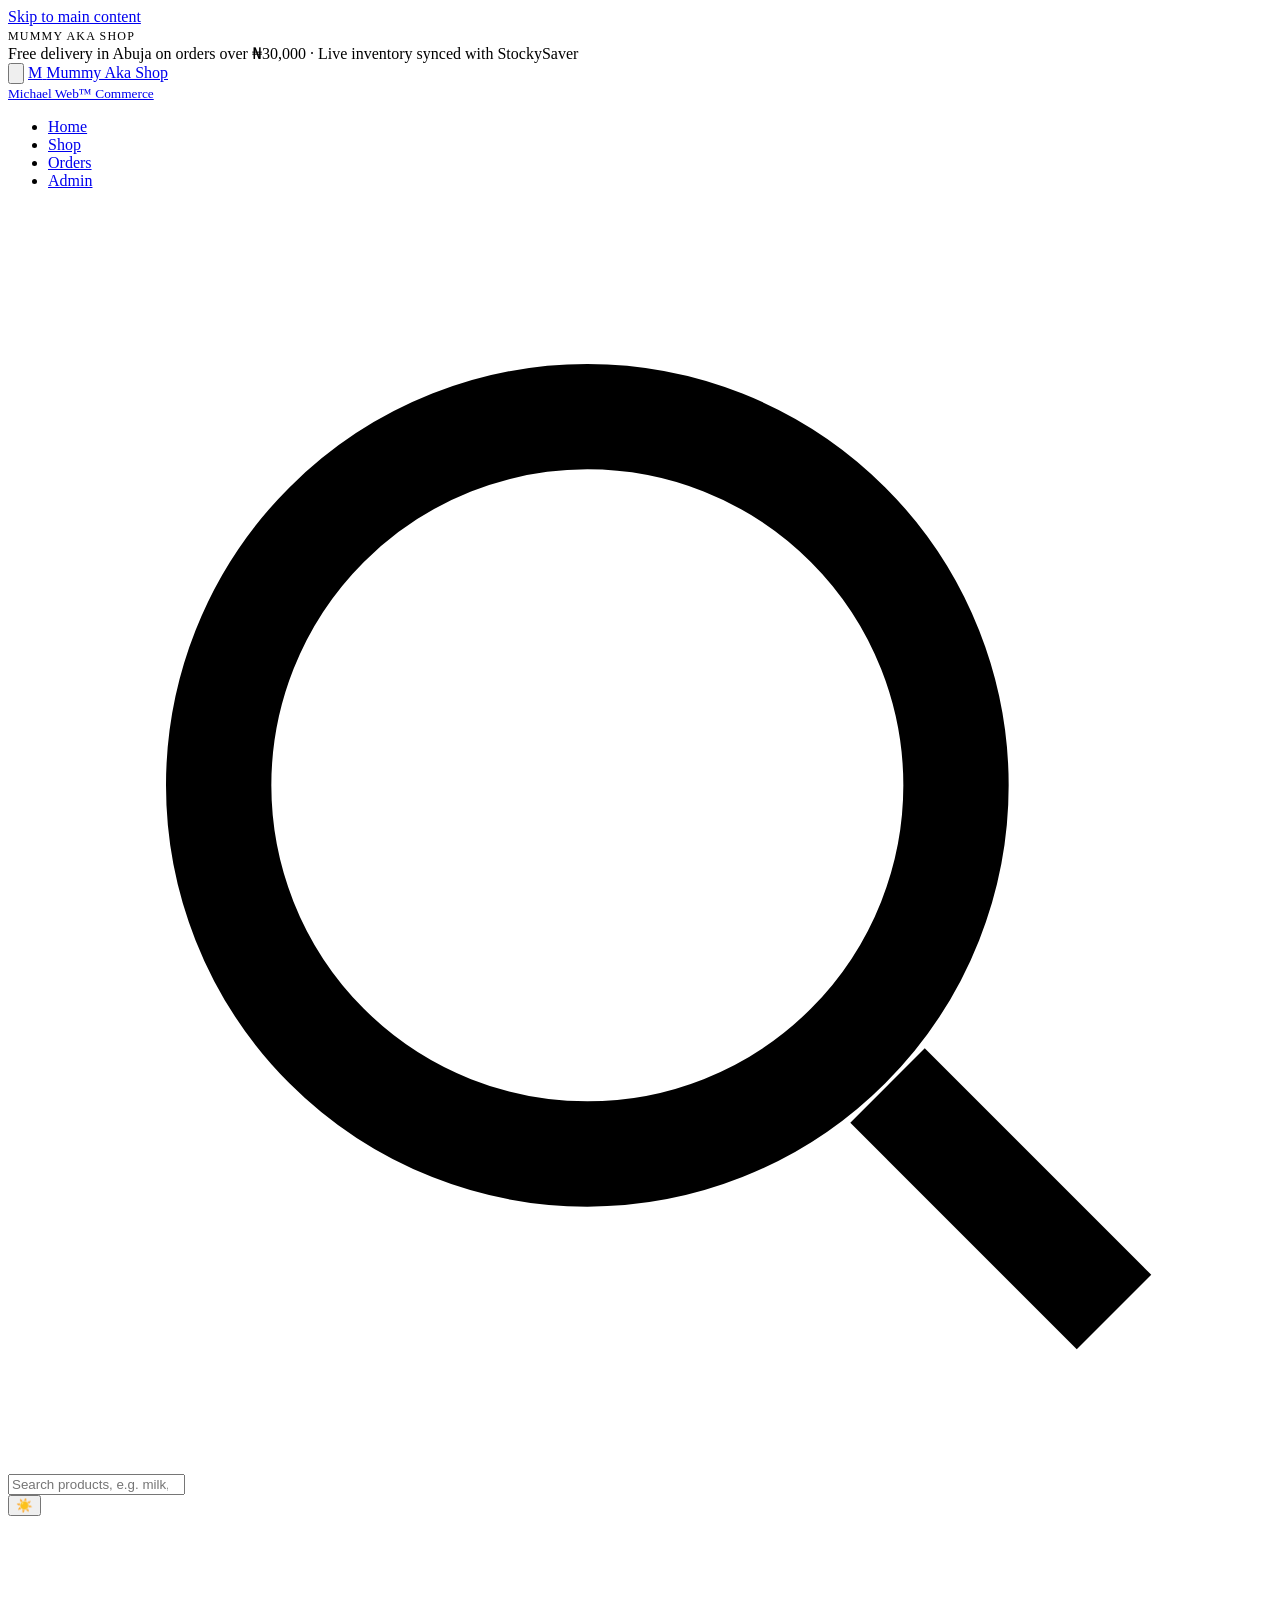
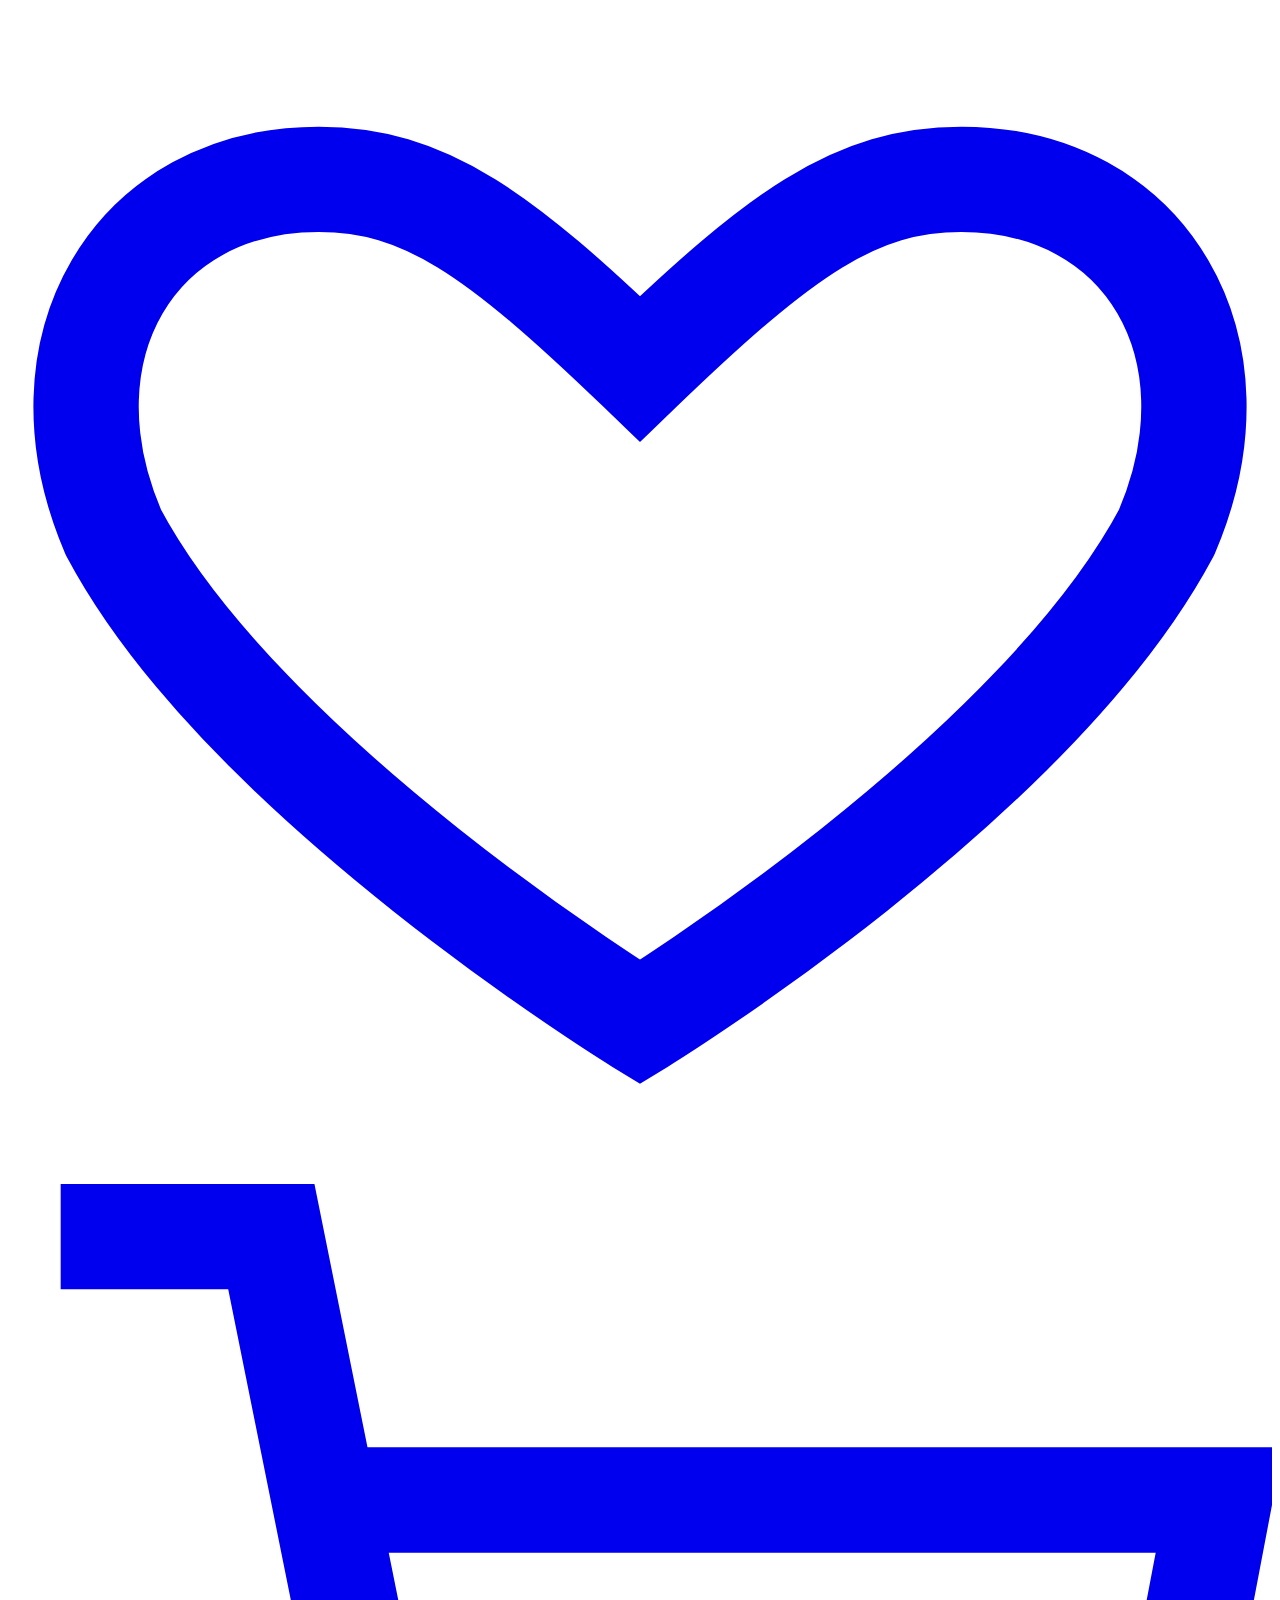
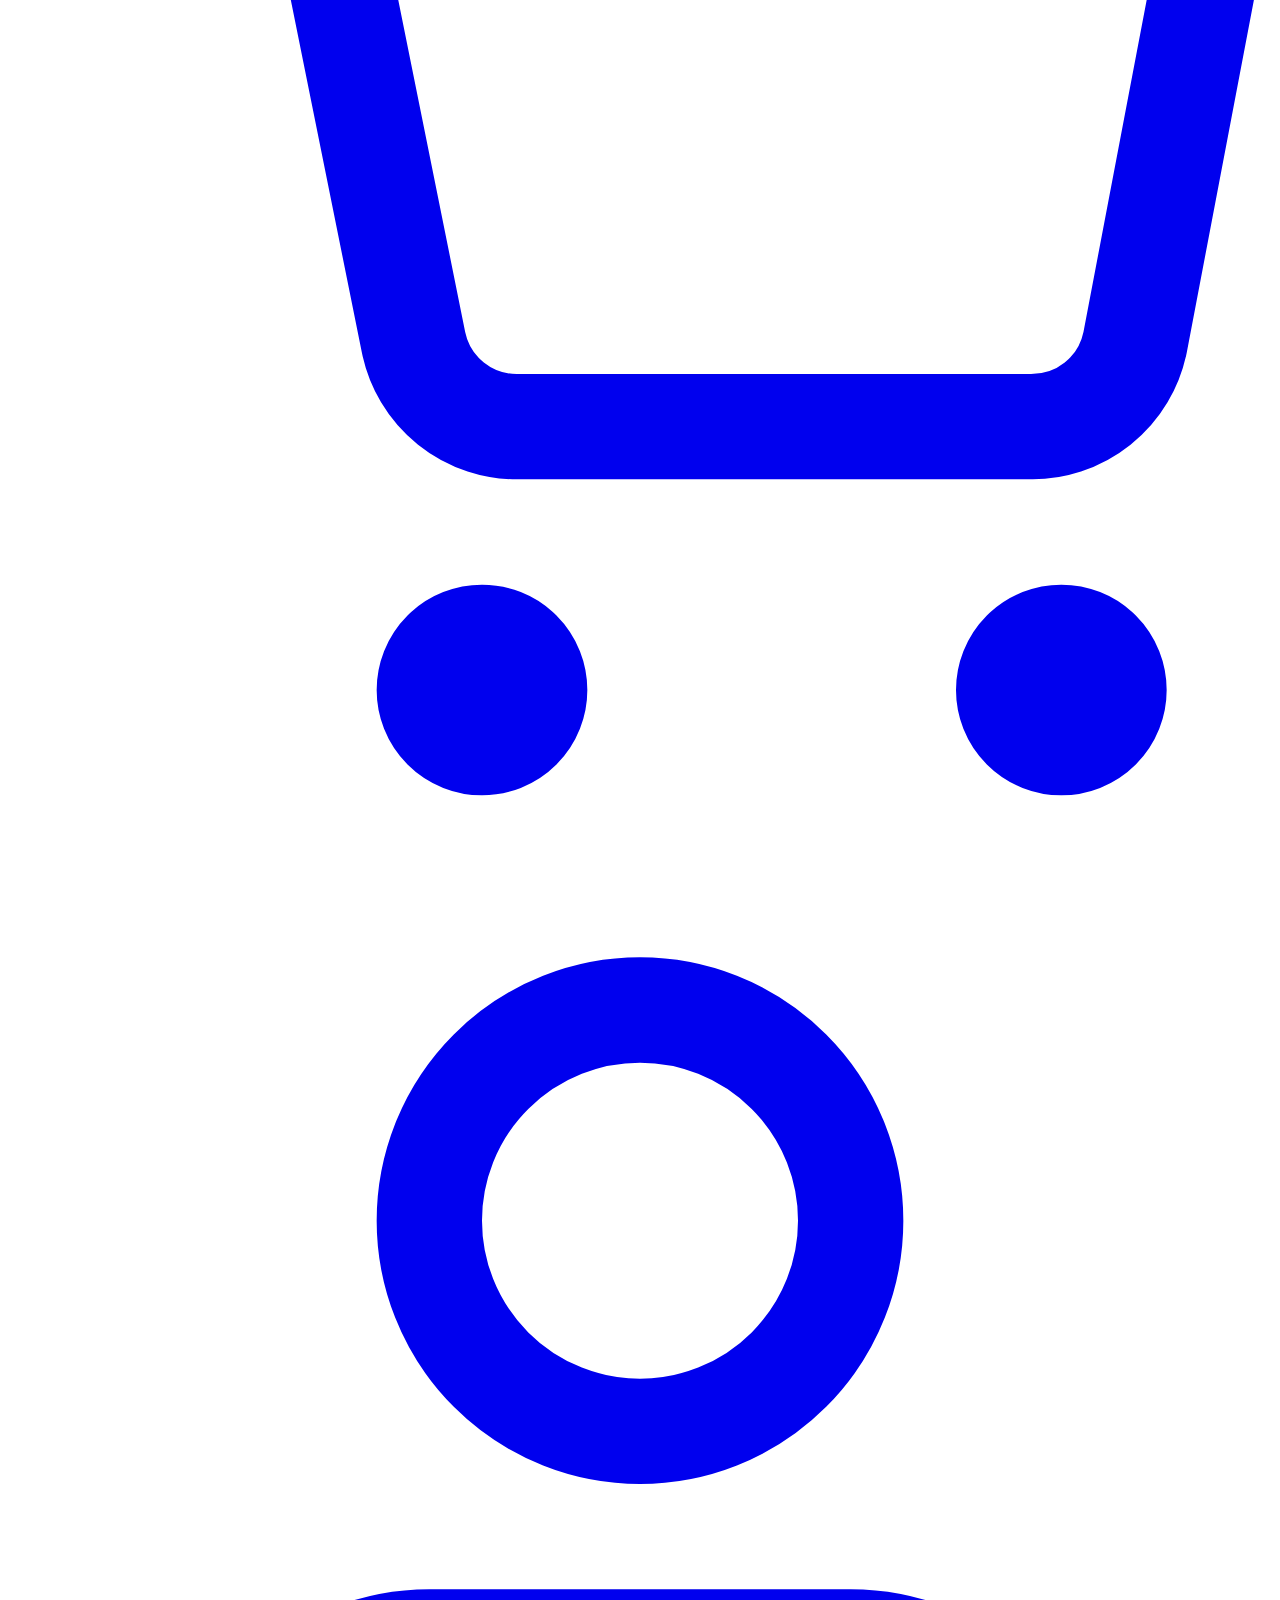
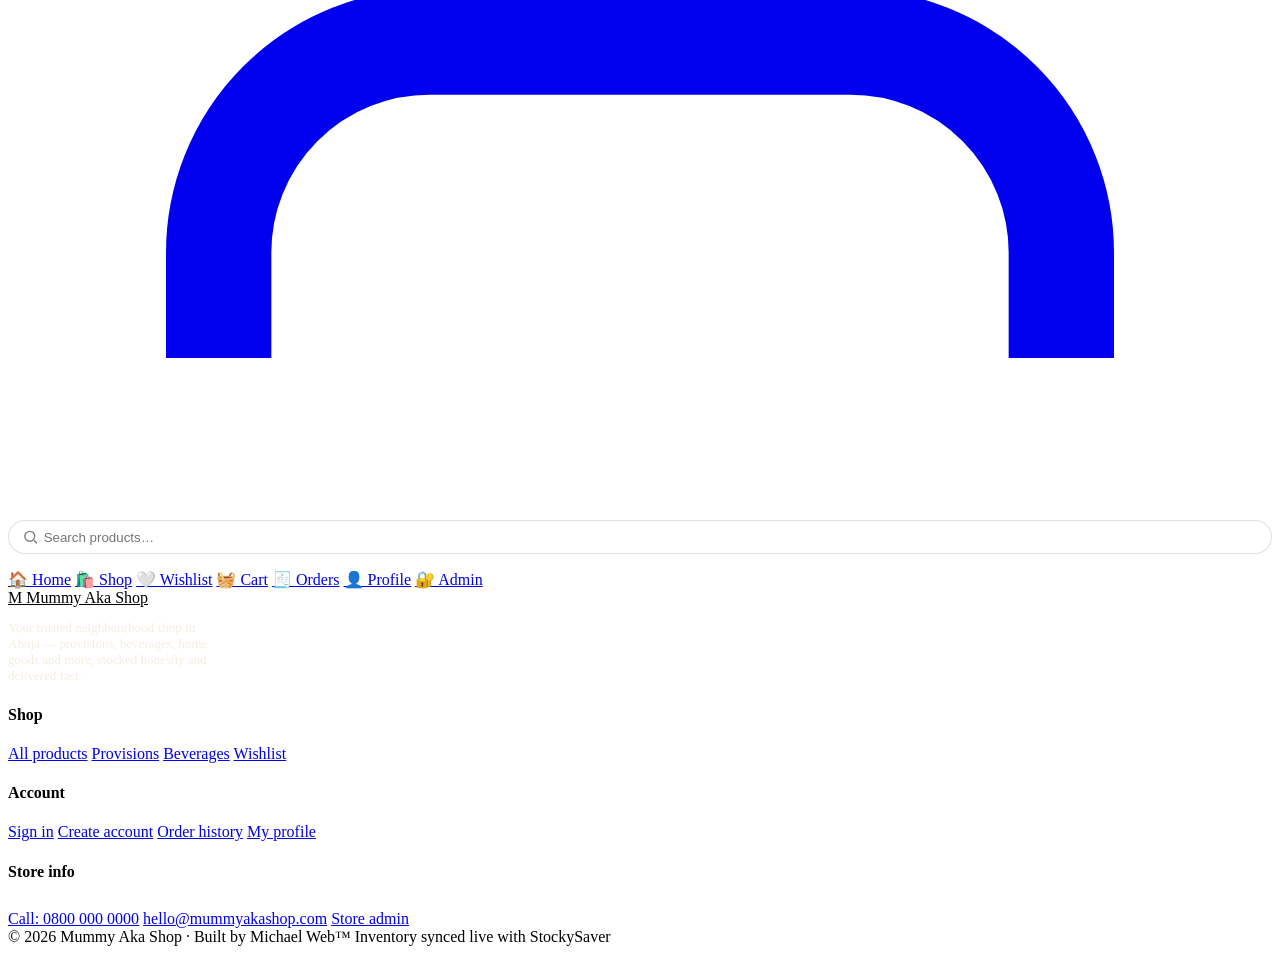
==== index.html @ 0d87bf24 "Add files via upload" ====
<!DOCTYPE html>
<html lang="en">
<head>
<meta charset="UTF-8">
<meta name="viewport" content="width=device-width, initial-scale=1.0">
<title>Mummy Aka Shop — Everyday Essentials, Delivered Honestly</title>

<!-- ============================= SEO ============================= -->
<meta name="description" content="Mummy Aka Shop is Abuja's trusted neighbourhood store for provisions, beverages, home goods, personal care and more — with real-time stock and same-day delivery.">
<meta name="keywords" content="Mummy Aka Shop, Abuja groceries, online provisions store Nigeria, same day delivery Abuja, buy groceries online Nigeria">
<meta name="author" content="Mummy Aka Shop">
<meta name="robots" content="index, follow">
<link rel="canonical" href="https://www.mummyakashop.com/">

<!-- Open Graph / social sharing -->
<meta property="og:type" content="website">
<meta property="og:site_name" content="Mummy Aka Shop">
<meta property="og:title" content="Mummy Aka Shop — Everyday Essentials, Delivered Honestly">
<meta property="og:description" content="Shop provisions, beverages, home goods and more with live stock and same-day Abuja delivery.">
<meta property="og:image" content="https://picsum.photos/seed/mummyakashop-og/1200/630">
<meta property="og:url" content="https://www.mummyakashop.com/">
<meta name="twitter:card" content="summary_large_image">

<!-- Theme color for mobile browser chrome -->
<meta name="theme-color" content="#1B2A4A">

<!-- PWA-ready: manifest + icons wired up now so this can become an
     installable app later with zero markup changes. -->
<link rel="manifest" href="assets/manifest.webmanifest">
<link rel="icon" href="assets/favicon.svg" type="image/svg+xml">
<link rel="apple-touch-icon" href="assets/icon-192.png">

<!-- Structured data for the store, helps search engines understand the business -->
<script type="application/ld+json">
{
  "@context": "https://schema.org",
  "@type": "GroceryStore",
  "name": "Mummy Aka Shop",
  "image": "https://picsum.photos/seed/mummyakashop-og/1200/630",
  "address": { "@type": "PostalAddress", "addressLocality": "Abuja", "addressCountry": "NG" },
  "priceRange": "₦₦"
}
</script>

<!-- Fonts: Fraunces (display), Manrope (body/UI), JetBrains Mono (data/ledger) -->
<link rel="preconnect" href="https://fonts.googleapis.com">
<link rel="preconnect" href="https://fonts.gstatic.com" crossorigin>
<link href="https://fonts.googleapis.com/css2?family=Fraunces:ital,opsz,wght@0,9..144,400;0,9..144,600;0,9..144,700;1,9..144,500&family=Manrope:wght@400;500;600;700;800&family=JetBrains+Mono:wght@400;500;700&display=swap" rel="stylesheet">

<link rel="stylesheet" href="css/style.css">
<link rel="stylesheet" href="css/responsive.css">
</head>
<body>

<a class="skip-link" href="#main-content">Skip to main content</a>

<!-- ============================= PAGE LOADER ============================= -->
<div class="page-loader" id="page-loader" aria-hidden="true">
  <div class="loader-mark"></div>
  <span class="mono" style="font-size:12px;letter-spacing:.1em;color:var(--charcoal-60)">MUMMY AKA SHOP</span>
</div>

<!-- ============================= HEADER ============================= -->
<header class="site-header">
  <div class="announce-bar" id="announce-bar">Free delivery in Abuja on orders over ₦30,000 · Live inventory synced with StockySaver</div>
  <nav class="navbar" aria-label="Main navigation">
    <button class="icon-btn nav-toggle" id="nav-toggle-btn" aria-label="Open menu">
      <svg viewBox="0 0 24 24" fill="none" stroke="currentColor" stroke-width="2"><path d="M3 6h18M3 12h18M3 18h18"/></svg>
    </button>

    <a href="#/" class="brand">
      <span class="brand-mark">M</span>
      <span class="brand-name">Mummy Aka Shop<br><small>Michael Web™ Commerce</small></span>
    </a>

    <ul class="nav-links">
      <li><a href="#/">Home</a></li>
      <li><a href="#/shop">Shop</a></li>
      <li><a href="#/orders">Orders</a></li>
      <li><a href="#/admin">Admin</a></li>
    </ul>

    <form class="nav-search" data-role="search-form" role="search">
      <svg viewBox="0 0 24 24" fill="none" stroke="currentColor" stroke-width="2" aria-hidden="true"><circle cx="11" cy="11" r="7"/><path d="m21 21-4.3-4.3"/></svg>
      <input type="search" name="q" id="global-search" placeholder="Search products, e.g. milk, rice…" aria-label="Search products">
    </form>

    <div class="nav-actions">
      <button class="theme-toggle" data-action="toggle-theme" aria-pressed="false" aria-label="Toggle dark mode">
        <span class="knob">☀️</span>
      </button>
      <a class="icon-btn" href="#/wishlist" aria-label="Wishlist">
        <svg viewBox="0 0 24 24" fill="none" stroke="currentColor" stroke-width="2"><path d="M12 21s-7.5-4.6-10-9.3C.5 8.2 2.4 5 5.9 5c2 0 3.4 1 6.1 3.6C14.7 6 16.1 5 18.1 5c3.5 0 5.4 3.2 3.9 6.7C19.5 16.4 12 21 12 21z"/></svg>
        <span class="badge-count" data-badge="wishlist" style="display:none">0</span>
      </a>
      <a class="icon-btn" href="#/cart" aria-label="Shopping cart">
        <svg viewBox="0 0 24 24" fill="none" stroke="currentColor" stroke-width="2"><circle cx="9" cy="21" r="1"/><circle cx="20" cy="21" r="1"/><path d="M1 1h4l2.7 13.4a2 2 0 0 0 2 1.6h9.7a2 2 0 0 0 2-1.6L23 6H6"/></svg>
        <span class="badge-count" data-badge="cart" style="display:none">0</span>
      </a>
      <a class="icon-btn" href="#/profile" aria-label="My account" title="My account">
        <svg viewBox="0 0 24 24" fill="none" stroke="currentColor" stroke-width="2"><path d="M20 21v-2a4 4 0 0 0-4-4H8a4 4 0 0 0-4 4v2"/><circle cx="12" cy="7" r="4"/></svg>
      </a>
    </div>
  </nav>
</header>

<!-- ============================= MOBILE DRAWER ============================= -->
<div class="mobile-drawer" id="mobile-drawer">
  <div class="scrim"></div>
  <div class="panel" role="dialog" aria-label="Mobile navigation">
    <form data-role="search-form" role="search" style="margin-bottom:1rem;position:relative;">
      <svg viewBox="0 0 24 24" fill="none" stroke="currentColor" stroke-width="2" style="position:absolute;left:.9em;top:50%;transform:translateY(-50%);width:17px;opacity:.5" aria-hidden="true"><circle cx="11" cy="11" r="7"/><path d="m21 21-4.3-4.3"/></svg>
      <input type="search" name="q" placeholder="Search products…" aria-label="Search products" style="width:100%;padding:.65em 1em .65em 2.6em;border-radius:999px;border:1px solid rgba(27,42,74,0.15);">
    </form>
    <a href="#/">🏠 Home</a>
    <a href="#/shop">🛍️ Shop</a>
    <a href="#/wishlist">🤍 Wishlist</a>
    <a href="#/cart">🧺 Cart</a>
    <a href="#/orders">🧾 Orders</a>
    <a href="#/profile">👤 Profile</a>
    <a href="#/admin">🔐 Admin</a>
  </div>
</div>

<!-- ============================= MAIN CONTENT ============================= -->
<main id="main-content">
  <div class="wrap crumbs" id="crumbs" style="display:none;padding-top:1rem;"></div>
  <div id="view-root"><!-- Router injects the active view here --></div>
</main>

<!-- ============================= FOOTER ============================= -->
<footer class="site-footer">
  <div class="wrap footer-grid">
    <div>
      <a href="#/" class="brand" style="color:var(--gold);margin-bottom:.6rem;">
        <span class="brand-mark" style="background:var(--gold);color:var(--ink);">M</span>
        <span>Mummy Aka Shop</span>
      </a>
      <p style="color:#EFE6D2AA;max-width:34ch;font-size:13px;">Your trusted neighbourhood shop in Abuja — provisions, beverages, home goods and more, stocked honestly and delivered fast.</p>
    </div>
    <div>
      <h4>Shop</h4>
      <a href="#/shop">All products</a>
      <a href="#/shop?category=provisions">Provisions</a>
      <a href="#/shop?category=beverages">Beverages</a>
      <a href="#/wishlist">Wishlist</a>
    </div>
    <div>
      <h4>Account</h4>
      <a href="#/login">Sign in</a>
      <a href="#/register">Create account</a>
      <a href="#/orders">Order history</a>
      <a href="#/profile">My profile</a>
    </div>
    <div>
      <h4>Store info</h4>
      <span id="footer-address" style="display:block;color:#EFE6D2CC;font-size:13px;padding:.3em 0;"></span>
      <a href="tel:+2348000000000" id="footer-phone">Call: 0800 000 0000</a>
      <a href="mailto:hello@mummyakashop.com" id="footer-email">hello@mummyakashop.com</a>
      <a href="#/admin">Store admin</a>
    </div>
  </div>
  <div class="wrap footer-bottom">
    <span>© 2026 Mummy Aka Shop · Built by Michael Web™</span>
    <span>Inventory synced live with StockySaver</span>
  </div>
</footer>

<!-- ============================= TOASTS ============================= -->
<div class="toast-stack" id="toast-stack" aria-live="polite"></div>

<script type="module" src="js/app.js"></script>
</body>
</html>
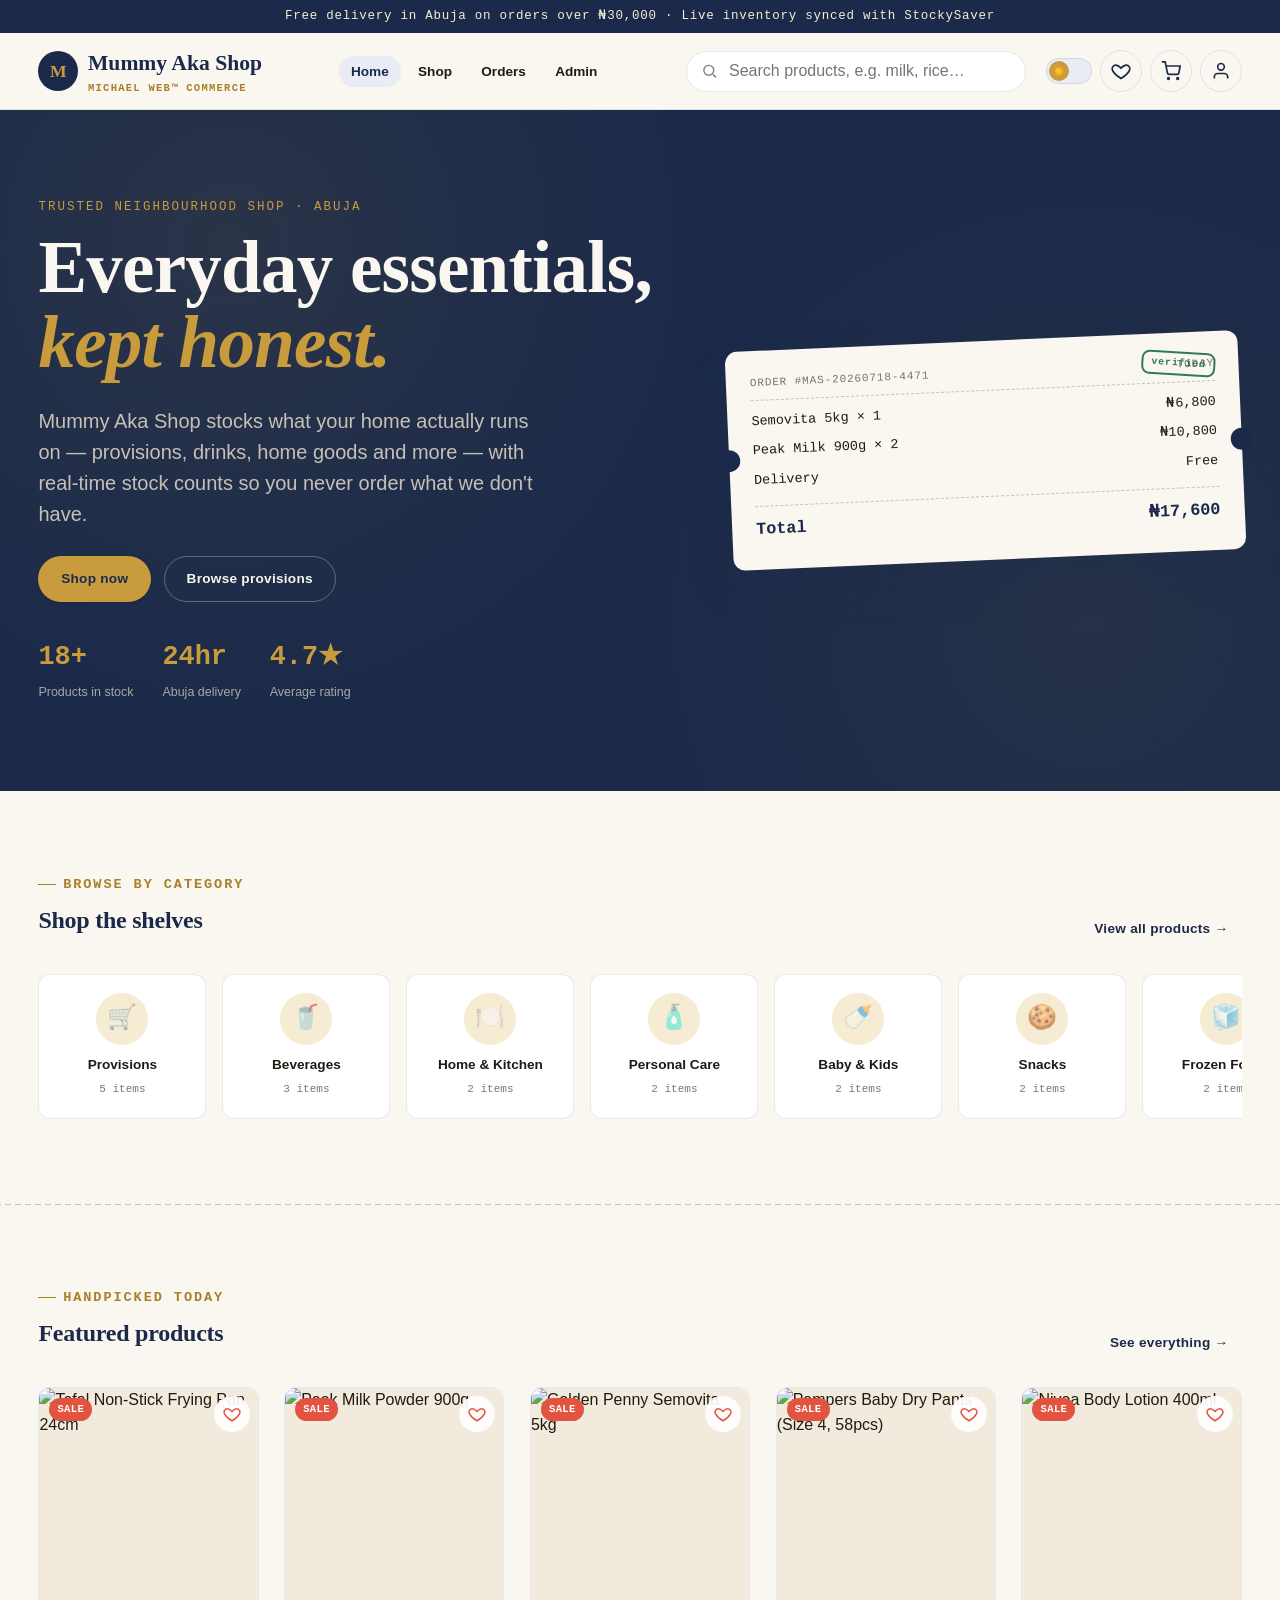
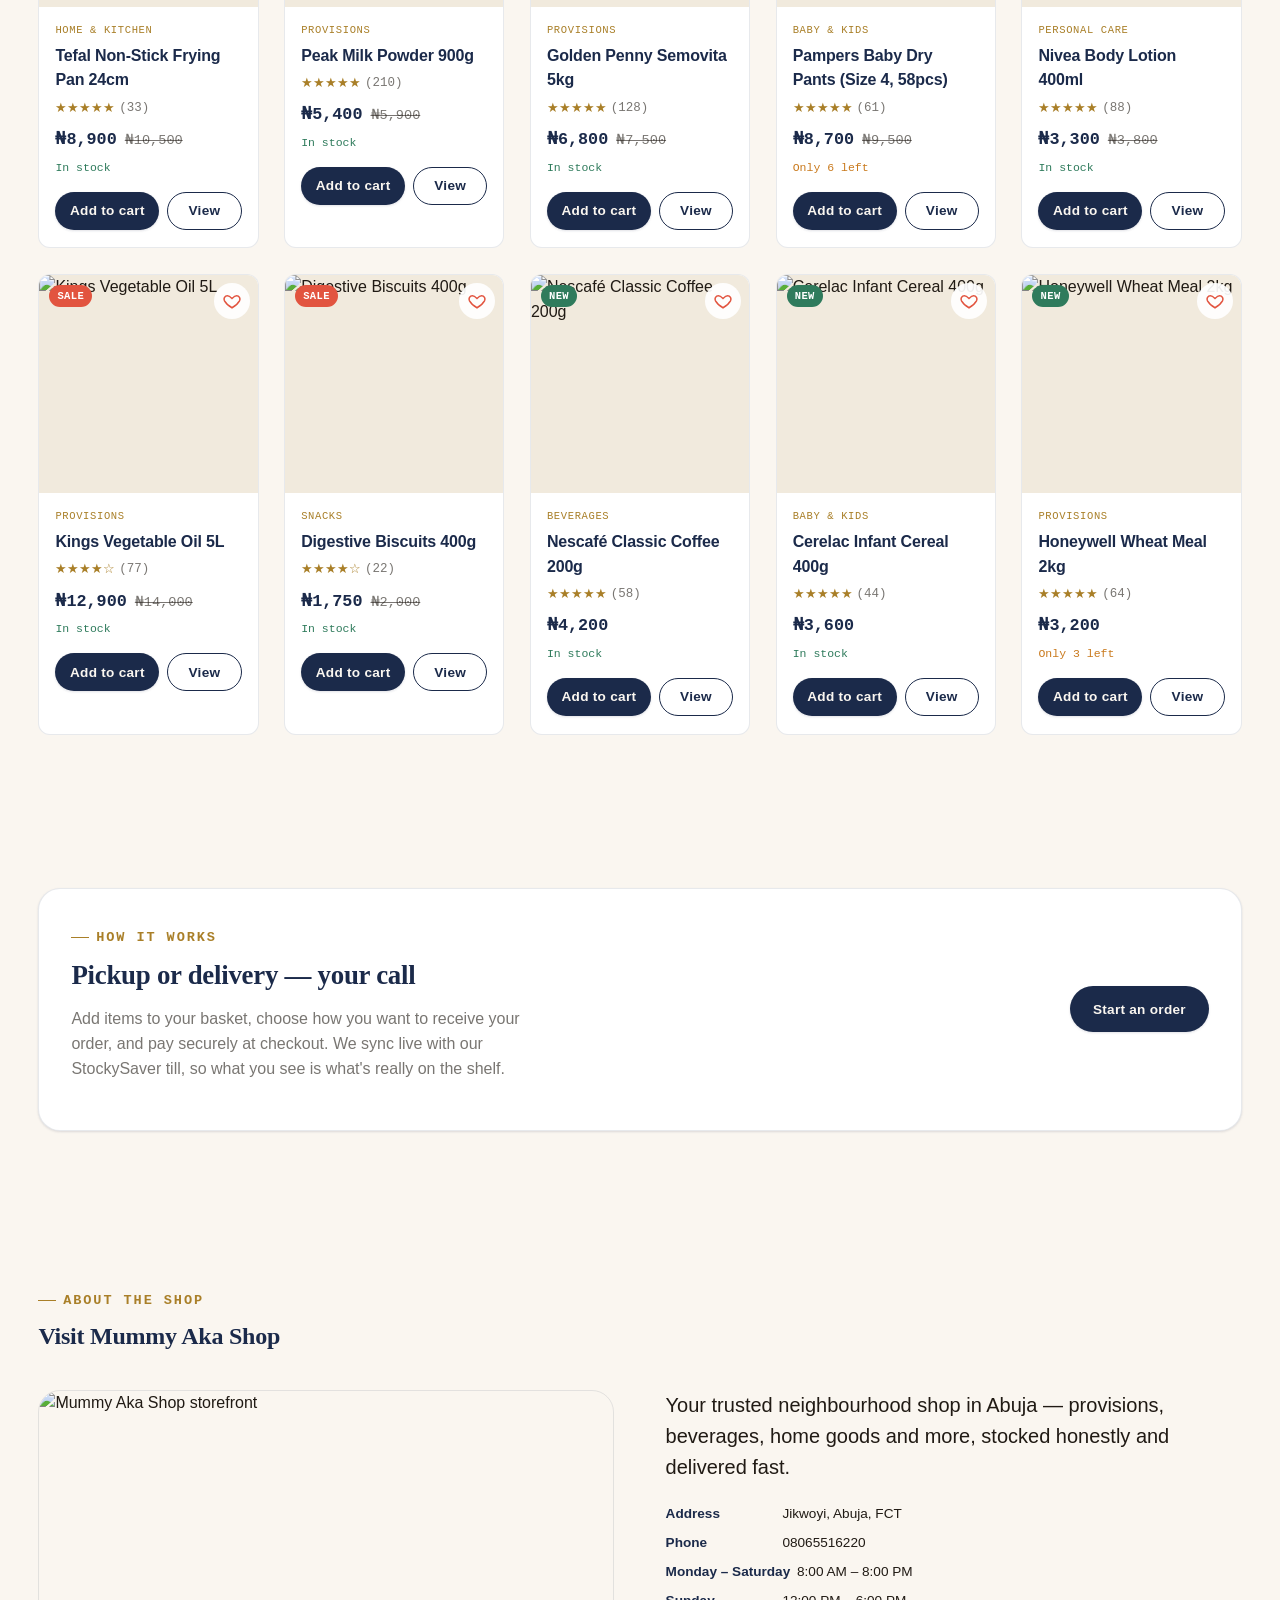
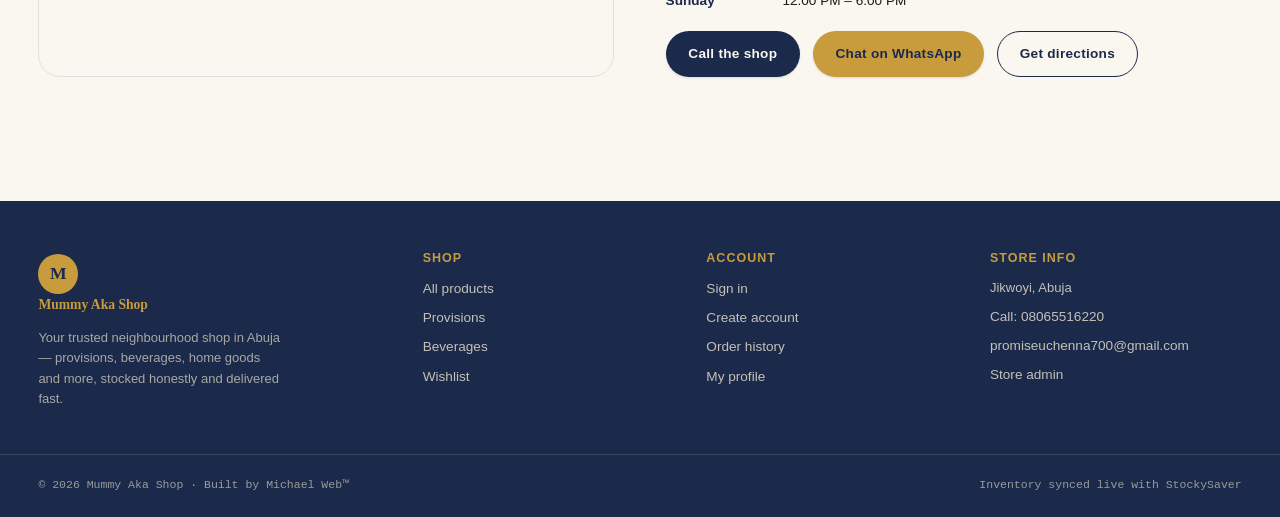
==== commit 09b4d71f: "Add files via upload" ====
--- a/index.html
+++ b/index.html
@@ -26,9 +26,9 @@
 
 <!-- PWA-ready: manifest + icons wired up now so this can become an
      installable app later with zero markup changes. -->
-<link rel="manifest" href="assets/manifest.webmanifest">
-<link rel="icon" href="assets/favicon.svg" type="image/svg+xml">
-<link rel="apple-touch-icon" href="assets/icon-192.png">
+<link rel="manifest" href="manifest.webmanifest">
+<link rel="icon" href="favicon.svg" type="image/svg+xml">
+<link rel="apple-touch-icon" href="icon-192.png">
 
 <!-- Structured data for the store, helps search engines understand the business -->
 <script type="application/ld+json">
@@ -47,8 +47,8 @@
 <link rel="preconnect" href="https://fonts.gstatic.com" crossorigin>
 <link href="https://fonts.googleapis.com/css2?family=Fraunces:ital,opsz,wght@0,9..144,400;0,9..144,600;0,9..144,700;1,9..144,500&family=Manrope:wght@400;500;600;700;800&family=JetBrains+Mono:wght@400;500;700&display=swap" rel="stylesheet">
 
-<link rel="stylesheet" href="css/style.css">
-<link rel="stylesheet" href="css/responsive.css">
+<link rel="stylesheet" href="style.css">
+<link rel="stylesheet" href="responsive.css">
 </head>
 <body>
 
@@ -169,6 +169,6 @@
 <!-- ============================= TOASTS ============================= -->
 <div class="toast-stack" id="toast-stack" aria-live="polite"></div>
 
-<script type="module" src="js/app.js"></script>
+<script type="module" src="app.js"></script>
 </body>
 </html>
--- a/style.css
+++ b/style.css
@@ -0,0 +1,500 @@
+/* ==========================================================================
+   MUMMY AKA SHOP — CORE STYLESHEET
+   Design language: "The Ledger" — a premium neighbourhood shop that keeps
+   meticulous books. Receipt-style tickets, stitched dividers (a nod to
+   adire textile work), and monospaced figures for anything countable
+   (prices, stock, order numbers) sit inside a warm indigo/gold palette.
+   ========================================================================== */
+
+/* ---------- Design tokens ------------------------------------------------ */
+:root {
+  /* Palette */
+  --ink:        #1B2A4A;   /* deep indigo — primary */
+  --ink-700:    #24365C;
+  --ink-100:    #E9ECF4;
+  --gold:       #C89B3C;   /* warm ochre — accent / CTA */
+  --gold-600:   #A97F28;
+  --gold-100:   #F6ECD3;
+  --cream:      #FAF6F0;   /* page background */
+  --cream-200:  #F1EADD;
+  --paper:      #FFFFFF;
+  --charcoal:   #201A14;   /* body text */
+  --charcoal-60:#201A1499;
+  --coral:      #E2543F;   /* sale / destructive / alerts */
+  --sage:       #2F7B5C;   /* success / in-stock */
+  --sage-100:   #E4F1EC;
+  --amber:      #C9791C;   /* low-stock warning */
+  --amber-100:  #FBEEDD;
+
+  /* Type */
+  --font-display: "Fraunces", Georgia, "Times New Roman", serif;
+  --font-body: "Manrope", -apple-system, BlinkMacSystemFont, "Segoe UI", sans-serif;
+  --font-mono: "JetBrains Mono", "SFMono-Regular", Consolas, monospace;
+
+  /* Scale */
+  --step--1: clamp(0.79rem, 0.77rem + 0.1vw, 0.85rem);
+  --step-0:  clamp(0.95rem, 0.92rem + 0.15vw, 1rem);
+  --step-1:  clamp(1.1rem, 1.05rem + 0.3vw, 1.25rem);
+  --step-2:  clamp(1.35rem, 1.2rem + 0.6vw, 1.7rem);
+  --step-3:  clamp(1.7rem, 1.4rem + 1.2vw, 2.3rem);
+  --step-4:  clamp(2.2rem, 1.7rem + 2vw, 3.3rem);
+  --step-5:  clamp(2.8rem, 2rem + 3.2vw, 4.6rem);
+
+  /* Layout */
+  --radius-sm: 6px;
+  --radius-md: 12px;
+  --radius-lg: 22px;
+  --gutter: clamp(1.1rem, 3vw, 2.5rem);
+  --max-width: 1320px;
+  --shadow-sm: 0 1px 3px rgba(27,42,74,0.08), 0 1px 2px rgba(27,42,74,0.06);
+  --shadow-md: 0 8px 24px rgba(27,42,74,0.10);
+  --shadow-lg: 0 20px 45px rgba(27,42,74,0.16);
+  --border: 1px solid rgba(27,42,74,0.10);
+  --nav-h: 76px;
+  --transition: 220ms cubic-bezier(.4,0,.2,1);
+}
+
+/* Dark mode tokens */
+[data-theme="dark"] {
+  --ink:        #EFE6D2;
+  --ink-700:    #F6ECD3;
+  --ink-100:    #2A3A5C;
+  --gold:       #E0B45C;
+  --gold-600:   #F2C877;
+  --gold-100:   #3A2F1A;
+  --cream:      #131C30;
+  --cream-200:  #1B2740;
+  --paper:      #182238;
+  --charcoal:   #F3EFE6;
+  --charcoal-60:#F3EFE699;
+  --coral:      #F17A66;
+  --sage:       #5FBE96;
+  --sage-100:   #17342A;
+  --amber:      #E3A54B;
+  --amber-100:  #33260F;
+  --border: 1px solid rgba(239,230,210,0.12);
+  --shadow-sm: 0 1px 3px rgba(0,0,0,0.35);
+  --shadow-md: 0 8px 24px rgba(0,0,0,0.4);
+  --shadow-lg: 0 20px 45px rgba(0,0,0,0.55);
+}
+
+/* ---------- Reset ---------------------------------------------------- */
+*, *::before, *::after { box-sizing: border-box; }
+html { scroll-behavior: smooth; }
+body {
+  margin: 0;
+  font-family: var(--font-body);
+  background: var(--cream);
+  color: var(--charcoal);
+  font-size: var(--step-0);
+  line-height: 1.55;
+  transition: background var(--transition), color var(--transition);
+  -webkit-font-smoothing: antialiased;
+}
+img { max-width: 100%; display: block; }
+button, input, select, textarea { font-family: inherit; font-size: inherit; color: inherit; }
+button { cursor: pointer; }
+a { color: inherit; text-decoration: none; }
+ul { list-style: none; margin: 0; padding: 0; }
+h1, h2, h3, h4 { font-family: var(--font-display); margin: 0 0 0.4em; font-weight: 600; letter-spacing: -0.01em; color: var(--ink); }
+p { margin: 0 0 1em; }
+
+/* Respect reduced motion */
+@media (prefers-reduced-motion: reduce) {
+  *, *::before, *::after { animation-duration: 0.001ms !important; animation-iteration-count: 1 !important; transition-duration: 0.001ms !important; scroll-behavior: auto !important; }
+}
+
+/* Visible focus for accessibility */
+:focus-visible {
+  outline: 2.5px solid var(--gold-600);
+  outline-offset: 2px;
+  border-radius: 4px;
+}
+.skip-link {
+  position: absolute; left: -999px; top: 0; background: var(--ink); color: var(--cream);
+  padding: 0.8em 1.2em; z-index: 999; border-radius: 0 0 8px 0;
+}
+.skip-link:focus { left: 0; }
+
+/* Screen-reader only */
+.sr-only {
+  position: absolute; width: 1px; height: 1px; padding: 0; margin: -1px;
+  overflow: hidden; clip: rect(0,0,0,0); white-space: nowrap; border: 0;
+}
+
+/* ---------- Layout helpers ------------------------------------------- */
+.wrap { max-width: var(--max-width); margin: 0 auto; padding-inline: var(--gutter); }
+.section { padding-block: clamp(2.5rem, 6vw, 5rem); }
+.section-head { display: flex; align-items: flex-end; justify-content: space-between; gap: 1rem; margin-bottom: 1.6rem; flex-wrap: wrap; }
+.eyebrow {
+  font-family: var(--font-mono); font-size: var(--step--1); letter-spacing: 0.14em; text-transform: uppercase;
+  color: var(--gold-600); font-weight: 600; display: inline-flex; align-items: center; gap: 0.5em; margin-bottom: 0.5em;
+}
+.eyebrow::before { content: ""; width: 18px; height: 1.5px; background: var(--gold-600); display: inline-block; }
+
+/* Stitched divider — the adire-nod signature, used sparingly */
+.stitch-divider {
+  height: 1px; margin-block: 0; border: none;
+  background-image: linear-gradient(90deg, rgba(27,42,74,0.25) 60%, transparent 0%);
+  background-position: top; background-size: 10px 1px; background-repeat: repeat-x;
+}
+[data-theme="dark"] .stitch-divider { background-image: linear-gradient(90deg, rgba(239,230,210,0.22) 60%, transparent 0%); }
+
+/* ---------- Buttons ---------------------------------------------------- */
+.btn {
+  display: inline-flex; align-items: center; justify-content: center; gap: 0.5em;
+  padding: 0.85em 1.6em; border-radius: 999px; border: 1.5px solid transparent;
+  font-weight: 700; font-size: var(--step--1); letter-spacing: 0.02em; transition: transform var(--transition), box-shadow var(--transition), background var(--transition), color var(--transition);
+  white-space: nowrap;
+}
+.btn:active { transform: translateY(1px) scale(0.98); }
+.btn-primary { background: var(--ink); color: var(--cream); box-shadow: var(--shadow-sm); }
+.btn-primary:hover { background: var(--ink-700); box-shadow: var(--shadow-md); }
+.btn-gold { background: var(--gold); color: var(--ink); box-shadow: var(--shadow-sm); }
+.btn-gold:hover { background: var(--gold-600); box-shadow: var(--shadow-md); }
+.btn-outline { background: transparent; border-color: currentColor; color: var(--ink); }
+.btn-outline:hover { background: var(--ink-100); }
+.btn-ghost { background: transparent; color: var(--ink); padding: 0.6em 0.9em; }
+.btn-ghost:hover { background: var(--ink-100); }
+.btn-danger { background: var(--coral); color: #fff; }
+.btn-danger:hover { filter: brightness(1.08); }
+.btn-block { width: 100%; }
+.btn-sm { padding: 0.55em 1em; font-size: var(--step--1); }
+.btn[disabled] { opacity: 0.5; cursor: not-allowed; }
+.btn:focus-visible { outline-offset: 3px; }
+
+/* Icon button */
+.icon-btn {
+  position: relative; display: inline-flex; align-items: center; justify-content: center;
+  width: 42px; height: 42px; border-radius: 50%; background: transparent; border: var(--border);
+  color: var(--ink); transition: background var(--transition), transform var(--transition);
+}
+.icon-btn:hover { background: var(--ink-100); transform: translateY(-1px); }
+.icon-btn svg { width: 20px; height: 20px; }
+.badge-count {
+  position: absolute; top: -4px; right: -4px; min-width: 19px; height: 19px; padding: 0 4px;
+  border-radius: 999px; background: var(--coral); color: #fff; font-size: 11px; font-weight: 800;
+  display: flex; align-items: center; justify-content: center; font-family: var(--font-mono);
+  border: 2px solid var(--cream);
+}
+
+/* ---------- Header / Nav ------------------------------------------------ */
+.site-header {
+  position: sticky; top: 0; z-index: 200; background: var(--cream);
+  border-bottom: var(--border); backdrop-filter: saturate(1.4) blur(8px);
+}
+.announce-bar {
+  background: var(--ink); color: var(--gold-100); text-align: center;
+  font-family: var(--font-mono); font-size: 12.5px; letter-spacing: 0.06em; padding: 7px 1rem;
+}
+.navbar {
+  display: flex; align-items: center; gap: 1.2rem; height: var(--nav-h);
+  max-width: var(--max-width); margin: 0 auto; padding-inline: var(--gutter);
+}
+.brand { display: flex; align-items: center; gap: 0.6rem; font-family: var(--font-display); font-weight: 700; font-size: 1.35rem; color: var(--ink); flex-shrink: 0; }
+.brand .brand-mark {
+  width: 40px; height: 40px; border-radius: 50%; background: var(--ink); color: var(--gold);
+  display: flex; align-items: center; justify-content: center; font-family: var(--font-display); font-weight: 700; font-size: 1.1rem;
+  flex-shrink: 0;
+}
+.brand small { display: block; font-family: var(--font-mono); font-size: 10.5px; letter-spacing: 0.12em; text-transform: uppercase; color: var(--gold-600); font-weight: 600; }
+
+.nav-links { display: flex; align-items: center; gap: 0.3rem; margin-inline: auto; }
+.nav-links a { padding: 0.6em 0.9em; border-radius: 999px; font-weight: 600; font-size: var(--step--1); transition: background var(--transition), color var(--transition); }
+.nav-links a:hover, .nav-links a.active { background: var(--ink-100); color: var(--ink); }
+
+.nav-search { position: relative; flex: 1; max-width: 340px; }
+.nav-search input {
+  width: 100%; padding: 0.65em 1em 0.65em 2.6em; border-radius: 999px; border: var(--border);
+  background: var(--paper); color: var(--charcoal);
+}
+.nav-search svg { position: absolute; left: 0.9em; top: 50%; transform: translateY(-50%); width: 17px; height: 17px; opacity: 0.55; }
+
+.nav-actions { display: flex; align-items: center; gap: 0.5rem; flex-shrink: 0; }
+.nav-toggle { display: none; }
+
+/* Mobile nav drawer */
+.mobile-drawer {
+  position: fixed; inset: 0; z-index: 300; display: none;
+}
+.mobile-drawer.open { display: block; }
+.mobile-drawer .scrim { position: absolute; inset: 0; background: rgba(15,20,30,0.5); }
+.mobile-drawer .panel {
+  position: absolute; top: 0; left: 0; width: min(320px, 86vw); height: 100%; background: var(--paper);
+  padding: 1.3rem; overflow-y: auto; box-shadow: var(--shadow-lg);
+  animation: slideIn 220ms ease;
+}
+@keyframes slideIn { from { transform: translateX(-100%); } to { transform: translateX(0); } }
+.mobile-drawer .panel a, .mobile-drawer .panel button.drawer-link {
+  display: flex; width: 100%; text-align: left; padding: 0.85em 0.4em; font-weight: 700; border-bottom: var(--border); background: none; border-left: none; border-right: none; border-top: none;
+}
+
+/* ---------- Hero --------------------------------------------------------- */
+.hero {
+  position: relative; overflow: hidden; background: var(--ink); color: var(--cream);
+  padding-block: clamp(3rem, 8vw, 5.5rem);
+}
+.hero::before {
+  content: ""; position: absolute; inset: 0; opacity: 0.5;
+  background-image: radial-gradient(circle at 18% 20%, rgba(200,155,60,0.18), transparent 42%),
+                     radial-gradient(circle at 85% 75%, rgba(200,155,60,0.14), transparent 40%);
+}
+.hero-grid { position: relative; display: grid; grid-template-columns: 1.1fr 0.9fr; gap: clamp(2rem, 5vw, 4rem); align-items: center; }
+.hero-eyebrow { font-family: var(--font-mono); letter-spacing: 0.16em; text-transform: uppercase; font-size: 12.5px; color: var(--gold); margin-bottom: 1em; }
+.hero h1 { color: var(--cream); font-size: var(--step-5); line-height: 1.03; margin-bottom: 0.35em; }
+.hero h1 em { color: var(--gold); font-style: italic; }
+.hero p.lead { color: #EFE6D2CC; max-width: 46ch; font-size: var(--step-1); }
+.hero-cta { display: flex; gap: 0.8rem; margin-top: 1.6rem; flex-wrap: wrap; }
+.hero-stats { display: flex; gap: 1.8rem; margin-top: 2.2rem; flex-wrap: wrap; }
+.hero-stats div strong { display: block; font-family: var(--font-mono); font-size: var(--step-2); color: var(--gold); }
+.hero-stats div span { font-size: 12.5px; color: #EFE6D2AA; }
+
+/* Ledger ticket — signature element floating in the hero */
+.ticket {
+  position: relative; background: var(--cream); color: var(--charcoal); border-radius: var(--radius-md);
+  padding: 1.5rem 1.5rem 1.7rem; box-shadow: var(--shadow-lg); font-family: var(--font-mono);
+  transform: rotate(-2.5deg);
+}
+.ticket::before, .ticket::after {
+  content: ""; position: absolute; width: 22px; height: 22px; background: var(--ink); border-radius: 50%; top: 50%; transform: translateY(-50%);
+}
+.ticket::before { left: -11px; }
+.ticket::after { right: -11px; }
+.ticket .ticket-head { display: flex; justify-content: space-between; font-size: 11px; letter-spacing: 0.08em; text-transform: uppercase; color: var(--charcoal-60); border-bottom: 1px dashed rgba(27,42,74,0.25); padding-bottom: 0.7em; margin-bottom: 0.7em; }
+.ticket .ticket-row { display: flex; justify-content: space-between; font-size: 13.5px; padding: 0.3em 0; }
+.ticket .ticket-total { display: flex; justify-content: space-between; font-weight: 800; font-size: 1.05rem; border-top: 1px dashed rgba(27,42,74,0.25); margin-top: 0.6em; padding-top: 0.6em; color: var(--ink); }
+.ticket .ticket-stamp {
+  position: absolute; top: 1.2rem; right: 1.4rem; border: 2px solid var(--sage); color: var(--sage); border-radius: 8px;
+  padding: 2px 8px; font-size: 10px; font-weight: 800; letter-spacing: 0.08em; transform: rotate(6deg);
+}
+
+/* ---------- Category strip ---------------------------------------------- */
+.cat-scroll { display: flex; gap: 1rem; overflow-x: auto; padding-bottom: 0.5rem; scrollbar-width: thin; }
+.cat-card {
+  flex: 0 0 auto; width: 168px; background: var(--paper); border: var(--border); border-radius: var(--radius-md);
+  padding: 1.1rem; text-align: center; transition: transform var(--transition), box-shadow var(--transition), border-color var(--transition);
+}
+.cat-card:hover { transform: translateY(-4px); box-shadow: var(--shadow-md); border-color: var(--gold); }
+.cat-card .cat-icon { width: 52px; height: 52px; margin: 0 auto 0.6rem; border-radius: 50%; background: var(--gold-100); display: flex; align-items: center; justify-content: center; font-size: 1.5rem; }
+.cat-card strong { display: block; font-size: var(--step--1); }
+.cat-card span { font-family: var(--font-mono); font-size: 11px; color: var(--charcoal-60); }
+
+/* ---------- Product grid & cards ----------------------------------------- */
+.toolbar { display: flex; align-items: center; gap: 0.7rem; flex-wrap: wrap; margin-bottom: 1.4rem; }
+.chip {
+  padding: 0.5em 1em; border-radius: 999px; border: var(--border); background: var(--paper); font-size: var(--step--1);
+  font-weight: 600; transition: background var(--transition), color var(--transition), border-color var(--transition);
+}
+.chip:hover { border-color: var(--gold); }
+.chip.active { background: var(--ink); color: var(--cream); border-color: var(--ink); }
+.select-sort {
+  margin-left: auto; padding: 0.55em 1em; border-radius: 999px; border: var(--border); background: var(--paper);
+}
+
+.grid-products {
+  display: grid; grid-template-columns: repeat(auto-fill, minmax(230px, 1fr)); gap: clamp(1rem, 2vw, 1.6rem);
+}
+.product-card {
+  background: var(--paper); border-radius: var(--radius-md); overflow: hidden; border: var(--border);
+  display: flex; flex-direction: column; transition: transform var(--transition), box-shadow var(--transition);
+  position: relative;
+}
+.product-card:hover { transform: translateY(-5px); box-shadow: var(--shadow-md); }
+.product-card .thumb-wrap { position: relative; aspect-ratio: 1/1; background: var(--cream-200); overflow: hidden; }
+.product-card .thumb-wrap img { width: 100%; height: 100%; object-fit: cover; transition: transform 420ms ease; }
+.product-card:hover .thumb-wrap img { transform: scale(1.06); }
+.tag {
+  position: absolute; top: 10px; left: 10px; font-family: var(--font-mono); font-size: 10.5px; font-weight: 700;
+  padding: 3px 8px; border-radius: 999px; letter-spacing: 0.04em; text-transform: uppercase;
+}
+.tag.sale { background: var(--coral); color: #fff; }
+.tag.new { background: var(--sage); color: #fff; }
+.tag.out { background: var(--charcoal); color: var(--cream); }
+.wish-btn {
+  position: absolute; top: 8px; right: 8px; width: 36px; height: 36px; border-radius: 50%; background: rgba(255,255,255,0.92);
+  display: flex; align-items: center; justify-content: center; border: none; transition: transform var(--transition);
+  color: var(--coral);
+}
+[data-theme="dark"] .wish-btn { background: rgba(24,34,56,0.92); }
+.wish-btn:hover { transform: scale(1.1); }
+.wish-btn svg { width: 18px; height: 18px; fill: none; stroke: currentColor; stroke-width: 2; }
+.wish-btn.active svg { fill: currentColor; }
+
+.product-card .body { padding: 0.95rem 1rem 1.1rem; display: flex; flex-direction: column; gap: 0.35rem; flex: 1; }
+.product-card .cat-label { font-family: var(--font-mono); font-size: 10.5px; color: var(--gold-600); text-transform: uppercase; letter-spacing: 0.06em; }
+.product-card h3 { font-size: 1rem; margin: 0; font-family: var(--font-body); font-weight: 700; }
+.stars { color: var(--gold-600); font-size: 12.5px; display: flex; align-items: center; gap: 0.3em; }
+.stars .count { color: var(--charcoal-60); font-family: var(--font-mono); }
+.price-row { display: flex; align-items: baseline; gap: 0.5em; margin-top: 0.2em; font-family: var(--font-mono); }
+.price-now { font-weight: 800; font-size: 1.05rem; color: var(--ink); }
+.price-was { text-decoration: line-through; color: var(--charcoal-60); font-size: 0.85rem; }
+.stock-note { font-size: 11.5px; font-family: var(--font-mono); }
+.stock-note.in { color: var(--sage); }
+.stock-note.low { color: var(--amber); }
+.stock-note.out { color: var(--coral); }
+.card-actions { margin-top: 0.6rem; display: flex; gap: 0.5rem; }
+.card-actions .btn { flex: 1; }
+
+/* ---------- Product detail ---------------------------------------------- */
+.pdp { display: grid; grid-template-columns: 1fr 1fr; gap: clamp(2rem, 4vw, 3.5rem); }
+.pdp-gallery .main-image { aspect-ratio: 1/1; border-radius: var(--radius-lg); overflow: hidden; background: var(--cream-200); border: var(--border); }
+.pdp-gallery .main-image img { width: 100%; height: 100%; object-fit: cover; }
+.thumb-row { display: flex; gap: 0.6rem; margin-top: 0.7rem; }
+.thumb-row button { width: 66px; height: 66px; border-radius: var(--radius-sm); overflow: hidden; border: 2px solid transparent; padding: 0; }
+.thumb-row button.active { border-color: var(--gold); }
+.thumb-row img { width: 100%; height: 100%; object-fit: cover; }
+.pdp-info .price-row { font-size: 1.4rem; margin-block: 0.6rem 1rem; }
+.pdp-info .price-now { font-size: 1.6rem; }
+.qty-stepper { display: inline-flex; align-items: center; border: var(--border); border-radius: 999px; overflow: hidden; }
+.qty-stepper button { width: 38px; height: 38px; background: var(--cream-200); font-weight: 800; font-size: 1.1rem; }
+.qty-stepper input { width: 46px; text-align: center; border: none; background: transparent; -moz-appearance: textfield; }
+.qty-stepper input::-webkit-outer-spin-button, .qty-stepper input::-webkit-inner-spin-button { -webkit-appearance: none; }
+.pdp-actions { display: flex; align-items: center; gap: 0.8rem; margin: 1.3rem 0; flex-wrap: wrap; }
+.meta-list { display: grid; gap: 0.5rem; font-size: var(--step--1); }
+.meta-list li { display: flex; gap: 0.5em; }
+.meta-list b { color: var(--ink); min-width: 110px; display: inline-block; }
+.tabs { display: flex; gap: 1.4rem; border-bottom: var(--border); margin-top: 2rem; }
+.tabs button { padding: 0.7em 0.1em; font-weight: 700; color: var(--charcoal-60); border-bottom: 2.5px solid transparent; }
+.tabs button.active { color: var(--ink); border-color: var(--gold); }
+.tab-panel { padding-top: 1.2rem; display: none; }
+.tab-panel.active { display: block; }
+.review { border-bottom: var(--border); padding: 1rem 0; }
+.review .who { font-weight: 700; }
+
+/* ---------- Cards / panels generic --------------------------------------- */
+.panel { background: var(--paper); border: var(--border); border-radius: var(--radius-lg); padding: clamp(1.2rem, 3vw, 2rem); box-shadow: var(--shadow-sm); }
+
+/* ---------- Cart ---------------------------------------------------------- */
+.cart-layout { display: grid; grid-template-columns: 1fr 360px; gap: 2rem; align-items: start; }
+.cart-line { display: grid; grid-template-columns: 74px 1fr auto; gap: 1rem; align-items: center; padding: 1rem 0; border-bottom: var(--border); }
+.cart-line img { width: 74px; height: 74px; object-fit: cover; border-radius: var(--radius-sm); background: var(--cream-200); }
+.cart-line .name { font-weight: 700; }
+.cart-line .unit-price { font-family: var(--font-mono); color: var(--charcoal-60); font-size: 12.5px; }
+.cart-line .line-actions { display: flex; align-items: center; gap: 0.9rem; }
+.cart-line .line-total { font-family: var(--font-mono); font-weight: 800; min-width: 78px; text-align: right; }
+.remove-link { color: var(--coral); font-size: 12.5px; font-weight: 700; background: none; }
+.summary-row { display: flex; justify-content: space-between; padding: 0.45em 0; font-size: var(--step--1); }
+.summary-row.total { font-size: 1.1rem; font-weight: 800; font-family: var(--font-mono); border-top: 1px dashed rgba(27,42,74,0.3); margin-top: 0.6em; padding-top: 0.7em; color: var(--ink); }
+.empty-state { text-align: center; padding: 3.5rem 1rem; }
+.empty-state .emoji { font-size: 3rem; margin-bottom: 0.6rem; }
+
+/* ---------- Forms ---------------------------------------------------------- */
+.field { margin-bottom: 1rem; }
+.field label { display: block; font-weight: 700; font-size: var(--step--1); margin-bottom: 0.4em; }
+.field .hint { font-size: 11.5px; color: var(--charcoal-60); margin-top: 0.3em; }
+.field input, .field select, .field textarea {
+  width: 100%; padding: 0.75em 0.9em; border-radius: var(--radius-sm); border: var(--border); background: var(--paper); color: var(--charcoal);
+}
+.field input:focus, .field select:focus, .field textarea:focus { border-color: var(--gold); }
+.field-row { display: grid; grid-template-columns: 1fr 1fr; gap: 1rem; }
+.field.error input, .field.error select { border-color: var(--coral); }
+.field .error-msg { color: var(--coral); font-size: 11.5px; margin-top: 0.3em; display: none; }
+.field.error .error-msg { display: block; }
+.radio-card { display: flex; align-items: flex-start; gap: 0.7em; border: var(--border); border-radius: var(--radius-md); padding: 0.9em 1em; cursor: pointer; }
+.radio-card.active { border-color: var(--gold); background: var(--gold-100); }
+.checkout-steps { display: flex; gap: 0.5rem; margin-bottom: 1.6rem; flex-wrap: wrap; }
+.checkout-steps .step { display: flex; align-items: center; gap: 0.5em; font-family: var(--font-mono); font-size: 12.5px; padding: 0.4em 0.8em; border-radius: 999px; border: var(--border); color: var(--charcoal-60); }
+.checkout-steps .step.active { border-color: var(--ink); color: var(--ink); font-weight: 700; }
+.checkout-steps .step.done { color: var(--sage); border-color: var(--sage); }
+
+/* ---------- Auth ------------------------------------------------------------ */
+.auth-wrap { max-width: 440px; margin: 0 auto; }
+.auth-tabs { display: flex; border: var(--border); border-radius: 999px; padding: 4px; margin-bottom: 1.6rem; }
+.auth-tabs button { flex: 1; padding: 0.6em; border-radius: 999px; font-weight: 700; }
+.auth-tabs button.active { background: var(--ink); color: var(--cream); }
+
+/* ---------- Badges / stat cards ---------------------------------------------- */
+.stat-grid { display: grid; grid-template-columns: repeat(auto-fit, minmax(180px, 1fr)); gap: 1rem; }
+.stat-card { background: var(--paper); border: var(--border); border-radius: var(--radius-md); padding: 1.1rem 1.2rem; }
+.stat-card .stat-label { font-family: var(--font-mono); font-size: 11px; text-transform: uppercase; letter-spacing: 0.06em; color: var(--charcoal-60); }
+.stat-card .stat-value { font-family: var(--font-mono); font-size: 1.6rem; font-weight: 800; color: var(--ink); margin-top: 0.15em; }
+.stat-card .stat-delta { font-size: 12px; font-weight: 700; }
+.stat-delta.up { color: var(--sage); }
+.stat-delta.down { color: var(--coral); }
+
+/* ---------- Tables ------------------------------------------------------------- */
+.data-table { width: 100%; border-collapse: collapse; font-size: var(--step--1); }
+.data-table th { text-align: left; font-family: var(--font-mono); font-size: 11px; text-transform: uppercase; letter-spacing: 0.05em; color: var(--charcoal-60); padding: 0.7em 0.6em; border-bottom: 2px solid var(--ink-100); }
+.data-table td { padding: 0.8em 0.6em; border-bottom: var(--border); vertical-align: middle; }
+.data-table tr:hover td { background: var(--cream-200); }
+.table-scroll { overflow-x: auto; }
+.status-pill { font-family: var(--font-mono); font-size: 11px; font-weight: 700; padding: 3px 9px; border-radius: 999px; text-transform: uppercase; }
+.status-pill.pending { background: var(--amber-100); color: var(--amber); }
+.status-pill.confirmed, .status-pill.paid { background: var(--sage-100); color: var(--sage); }
+.status-pill.delivered { background: var(--ink-100); color: var(--ink); }
+.status-pill.cancelled { background: #FBE1DC; color: var(--coral); }
+[data-theme="dark"] .status-pill.cancelled { background: #4a2620; }
+
+/* ---------- Admin layout ---------------------------------------------------------- */
+.admin-shell { display: grid; grid-template-columns: 230px 1fr; min-height: calc(100vh - var(--nav-h)); }
+.admin-side { border-right: var(--border); padding: 1.2rem 0.8rem; background: var(--paper); }
+.admin-side a, .admin-side button.drawer-link { display: flex; align-items: center; gap: 0.7em; width: 100%; text-align: left; padding: 0.7em 0.8em; border-radius: var(--radius-sm); font-weight: 600; font-size: var(--step--1); background: none; border: none; }
+.admin-side a:hover, .admin-side a.active { background: var(--ink-100); color: var(--ink); }
+.admin-main { padding: clamp(1.2rem, 3vw, 2.2rem); }
+.admin-tag { font-family: var(--font-mono); font-size: 10px; text-transform: uppercase; background: var(--gold-100); color: var(--gold-600); padding: 2px 8px; border-radius: 999px; font-weight: 800; margin-left: 0.5em; }
+
+/* ---------- Footer ---------------------------------------------------------------- */
+.site-footer { background: var(--ink); color: #EFE6D2; margin-top: 3rem; padding-block: 3rem 1.5rem; }
+.footer-grid { display: grid; grid-template-columns: 1.4fr 1fr 1fr 1fr; gap: 2rem; }
+.footer-grid h4 { color: var(--gold); font-family: var(--font-body); font-size: 12.5px; text-transform: uppercase; letter-spacing: 0.08em; }
+.footer-grid a { color: #EFE6D2CC; display: block; padding: 0.3em 0; font-size: var(--step--1); }
+.footer-grid a:hover { color: var(--gold); }
+.footer-bottom { border-top: 1px solid rgba(239,230,210,0.15); margin-top: 2rem; padding-top: 1.3rem; display: flex; justify-content: space-between; flex-wrap: wrap; gap: 0.8rem; font-family: var(--font-mono); font-size: 11.5px; color: #EFE6D299; }
+
+/* ---------- Toast / notifications ---------------------------------------------------- */
+.toast-stack { position: fixed; bottom: 1.2rem; right: 1.2rem; z-index: 500; display: flex; flex-direction: column; gap: 0.6rem; }
+.toast {
+  background: var(--ink); color: var(--cream); padding: 0.9em 1.2em; border-radius: var(--radius-sm); box-shadow: var(--shadow-lg);
+  display: flex; align-items: center; gap: 0.6em; font-size: var(--step--1); animation: toastIn 260ms ease; max-width: 320px;
+}
+.toast.success { background: var(--sage); }
+.toast.error { background: var(--coral); }
+@keyframes toastIn { from { transform: translateY(12px); opacity: 0; } to { transform: translateY(0); opacity: 1; } }
+
+/* ---------- Modal / drawer (cart mini + quick view) ------------------------------------ */
+.overlay { position: fixed; inset: 0; background: rgba(15,20,30,0.5); z-index: 400; display: none; }
+.overlay.open { display: block; }
+.slide-panel {
+  position: fixed; top: 0; right: 0; height: 100%; width: min(420px, 92vw); background: var(--paper); z-index: 401;
+  transform: translateX(100%); transition: transform 260ms ease; display: flex; flex-direction: column; box-shadow: var(--shadow-lg);
+}
+.slide-panel.open { transform: translateX(0); }
+.slide-panel .sp-head { display: flex; justify-content: space-between; align-items: center; padding: 1.2rem; border-bottom: var(--border); }
+.slide-panel .sp-body { padding: 1.2rem; overflow-y: auto; flex: 1; }
+.slide-panel .sp-foot { padding: 1.2rem; border-top: var(--border); }
+
+/* ---------- Loading / skeleton ---------------------------------------------------------- */
+.skeleton { background: linear-gradient(90deg, var(--cream-200) 25%, var(--ink-100) 37%, var(--cream-200) 63%); background-size: 400% 100%; animation: shimmer 1.4s ease infinite; border-radius: var(--radius-sm); }
+@keyframes shimmer { 0% { background-position: 100% 50%; } 100% { background-position: 0 50%; } }
+.page-loader { position: fixed; inset: 0; background: var(--cream); z-index: 999; display: flex; align-items: center; justify-content: center; flex-direction: column; gap: 1rem; transition: opacity 320ms ease; }
+.page-loader.hidden { opacity: 0; pointer-events: none; }
+.loader-mark { width: 56px; height: 56px; border-radius: 50%; background: var(--ink); position: relative; overflow: hidden; }
+.loader-mark::after { content: ""; position: absolute; inset: 0; background: conic-gradient(var(--gold) 0deg, transparent 300deg); animation: spin 900ms linear infinite; }
+@keyframes spin { to { transform: rotate(360deg); } }
+.loader-mark::before { content: "M"; position: absolute; inset: 3px; border-radius: 50%; background: var(--ink); color: var(--gold); display: flex; align-items: center; justify-content: center; font-family: var(--font-display); font-weight: 700; z-index: 1; }
+
+/* Fade-in-up scroll reveal */
+.reveal { opacity: 0; transform: translateY(16px); transition: opacity 520ms ease, transform 520ms ease; }
+.reveal.in-view { opacity: 1; transform: translateY(0); }
+
+/* View transition helper (JS toggles .view) */
+.view { display: none; animation: viewIn 320ms ease; }
+.view.active { display: block; }
+@keyframes viewIn { from { opacity: 0; transform: translateY(6px); } to { opacity: 1; transform: translateY(0); } }
+
+/* Theme toggle switch */
+.theme-toggle { position: relative; width: 46px; height: 26px; border-radius: 999px; background: var(--ink-100); border: var(--border); }
+.theme-toggle .knob { position: absolute; top: 2px; left: 2px; width: 20px; height: 20px; border-radius: 50%; background: var(--gold); transition: transform var(--transition); display: flex; align-items: center; justify-content: center; font-size: 11px; }
+[data-theme="dark"] .theme-toggle .knob { transform: translateX(20px); }
+
+/* Breadcrumb */
+.crumbs { font-family: var(--font-mono); font-size: 12px; color: var(--charcoal-60); margin-bottom: 1.2rem; }
+.crumbs a { color: var(--gold-600); font-weight: 700; }
+
+/* Utility */
+.center { text-align: center; }
+.mt-0{margin-top:0} .mt-1{margin-top:1rem} .mt-2{margin-top:2rem}
+.flex{display:flex} .flex-between{display:flex;justify-content:space-between;align-items:center}
+.gap-1{gap:.5rem} .gap-2{gap:1rem}
+.muted { color: var(--charcoal-60); }
+.mono { font-family: var(--font-mono); }
--- a/responsive.css
+++ b/responsive.css
@@ -0,0 +1,75 @@
+/* ==========================================================================
+   MUMMY AKA SHOP — RESPONSIVE RULES
+   Mobile-first overrides layered on top of style.css. Breakpoints:
+   480 (large phone) / 768 (tablet) / 1024 (small desktop) / 1280 (desktop)
+   ========================================================================== */
+
+/* ---------- Base (mobile, < 768px) already assumed by style.css defaults
+   where sensible; the rules below tighten things further for very small
+   screens, then progressively unlock desktop layouts. ---------- */
+
+@media (max-width: 767.98px) {
+  :root { --nav-h: 64px; }
+
+  .announce-bar { font-size: 11px; }
+  .nav-links, .nav-search { display: none; }
+  .nav-toggle { display: inline-flex; }
+  .brand span.brand-name { font-size: 1.05rem; }
+
+  .hero-grid { grid-template-columns: 1fr; text-align: left; }
+  .hero .ticket { margin-top: 2rem; transform: rotate(-1.5deg); max-width: 320px; }
+  .hero-stats { gap: 1.1rem; }
+
+  .pdp { grid-template-columns: 1fr; }
+  .cart-layout { grid-template-columns: 1fr; }
+  .cart-line { grid-template-columns: 60px 1fr; grid-template-areas: "img name" "img actions"; }
+  .cart-line img { grid-area: img; }
+  .cart-line .name-block { grid-area: name; }
+  .cart-line .line-actions { grid-area: actions; justify-content: space-between; margin-top: 0.5rem; }
+
+  .field-row { grid-template-columns: 1fr; }
+  .footer-grid { grid-template-columns: 1fr 1fr; }
+  .admin-shell { grid-template-columns: 1fr; }
+  .admin-side { display: none; }
+  .admin-side.open { display: block; position: fixed; inset: var(--nav-h) 0 0 0; z-index: 250; overflow-y: auto; }
+
+  .grid-products { grid-template-columns: repeat(2, 1fr); gap: 0.8rem; }
+  .cat-card { width: 128px; padding: 0.8rem; }
+  .stat-grid { grid-template-columns: repeat(2, 1fr); }
+  .section { padding-block: 2.2rem; }
+  .toolbar { overflow-x: auto; flex-wrap: nowrap; }
+  .select-sort { margin-left: 0; }
+}
+
+@media (max-width: 420px) {
+  .grid-products { grid-template-columns: 1fr 1fr; }
+  .hero h1 { font-size: var(--step-4); }
+}
+
+/* ---------- Tablet (768–1023px) ---------- */
+@media (min-width: 768px) and (max-width: 1023.98px) {
+  .nav-links { gap: 0; }
+  .nav-links a { padding: 0.55em 0.6em; font-size: 0.85rem; }
+  .grid-products { grid-template-columns: repeat(3, 1fr); }
+  .pdp { grid-template-columns: 1fr; }
+  .cart-layout { grid-template-columns: 1fr; }
+  .admin-shell { grid-template-columns: 190px 1fr; }
+  .footer-grid { grid-template-columns: 1.2fr 1fr 1fr; }
+  .footer-grid > :last-child { grid-column: span 3; }
+}
+
+/* ---------- Desktop small (1024–1279px) ---------- */
+@media (min-width: 1024px) and (max-width: 1279.98px) {
+  .grid-products { grid-template-columns: repeat(4, 1fr); }
+}
+
+/* ---------- Large desktop (>= 1280px) ---------- */
+@media (min-width: 1280px) {
+  .grid-products { grid-template-columns: repeat(5, 1fr); }
+}
+
+/* ---------- Print styles (receipts / order confirmations) ---------- */
+@media print {
+  .site-header, .site-footer, .toast-stack, .nav-actions, .admin-side, .btn { display: none !important; }
+  body { background: #fff; color: #000; }
+}
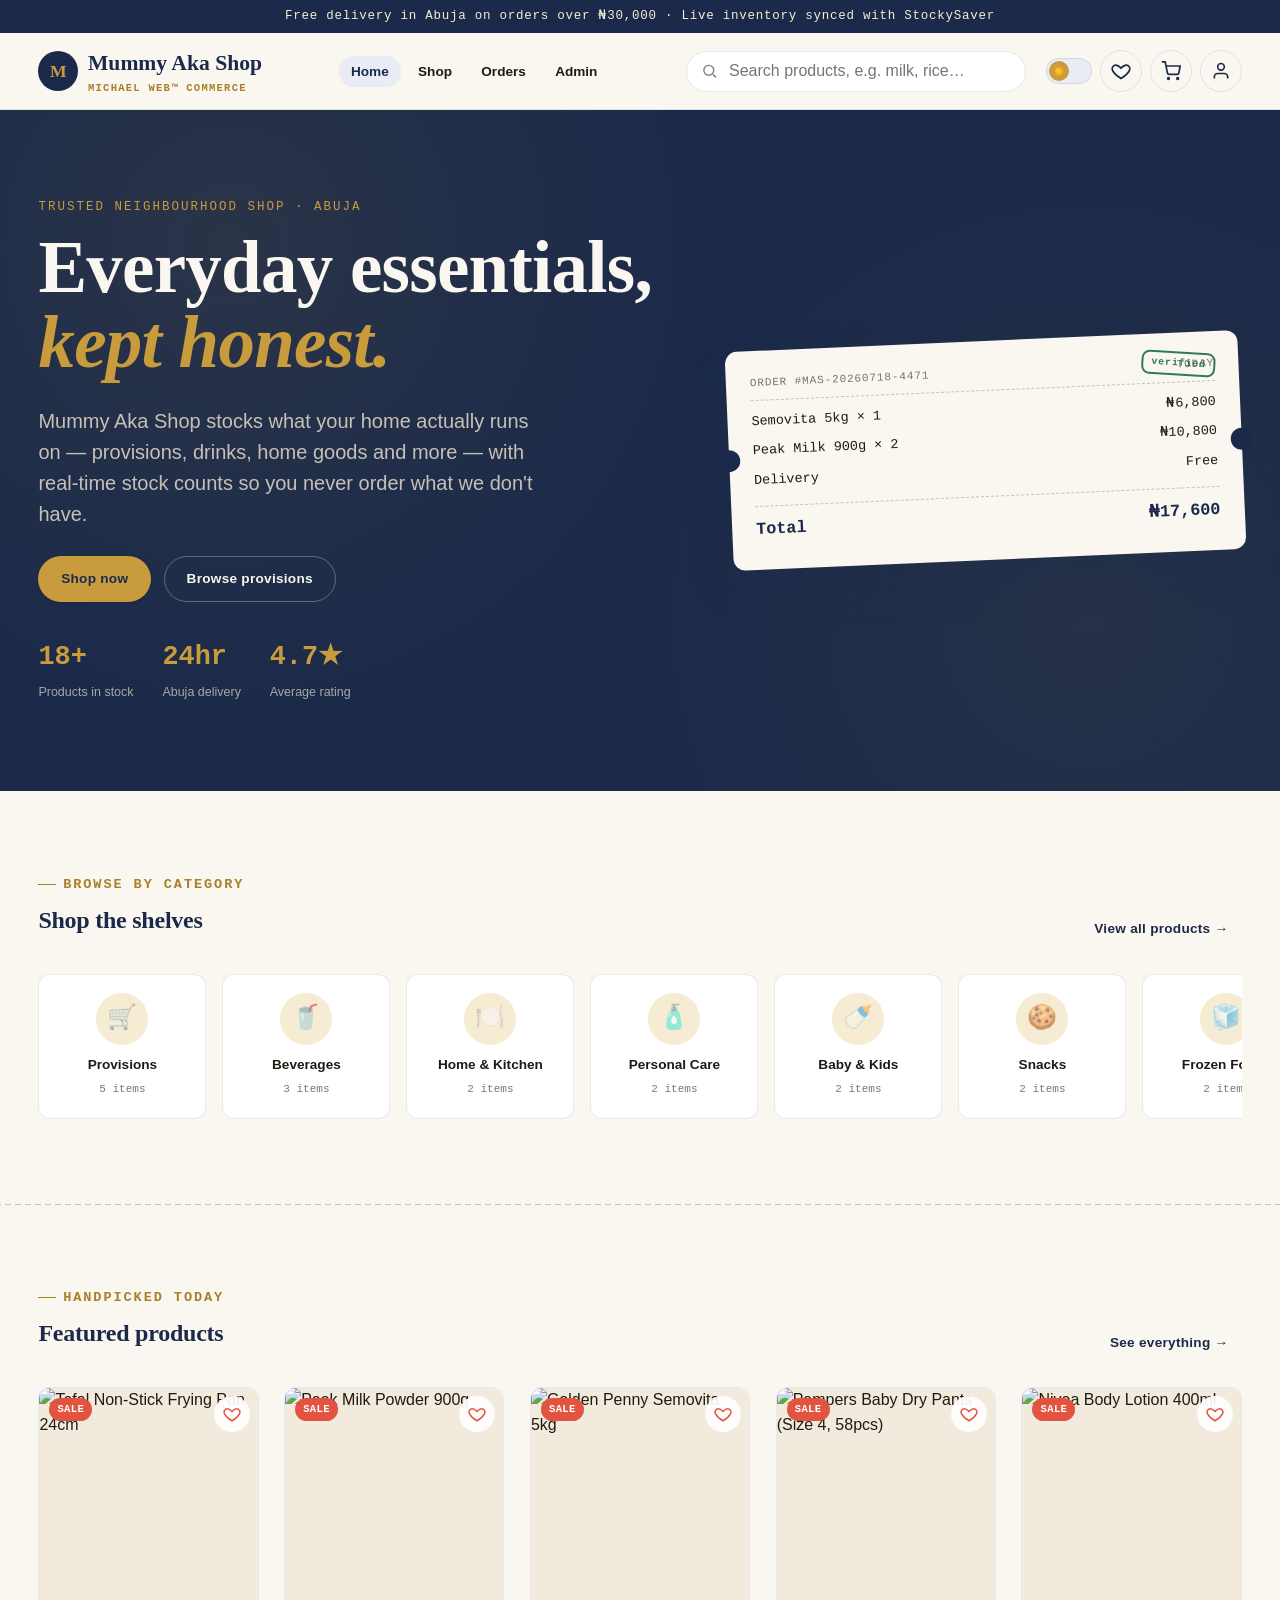
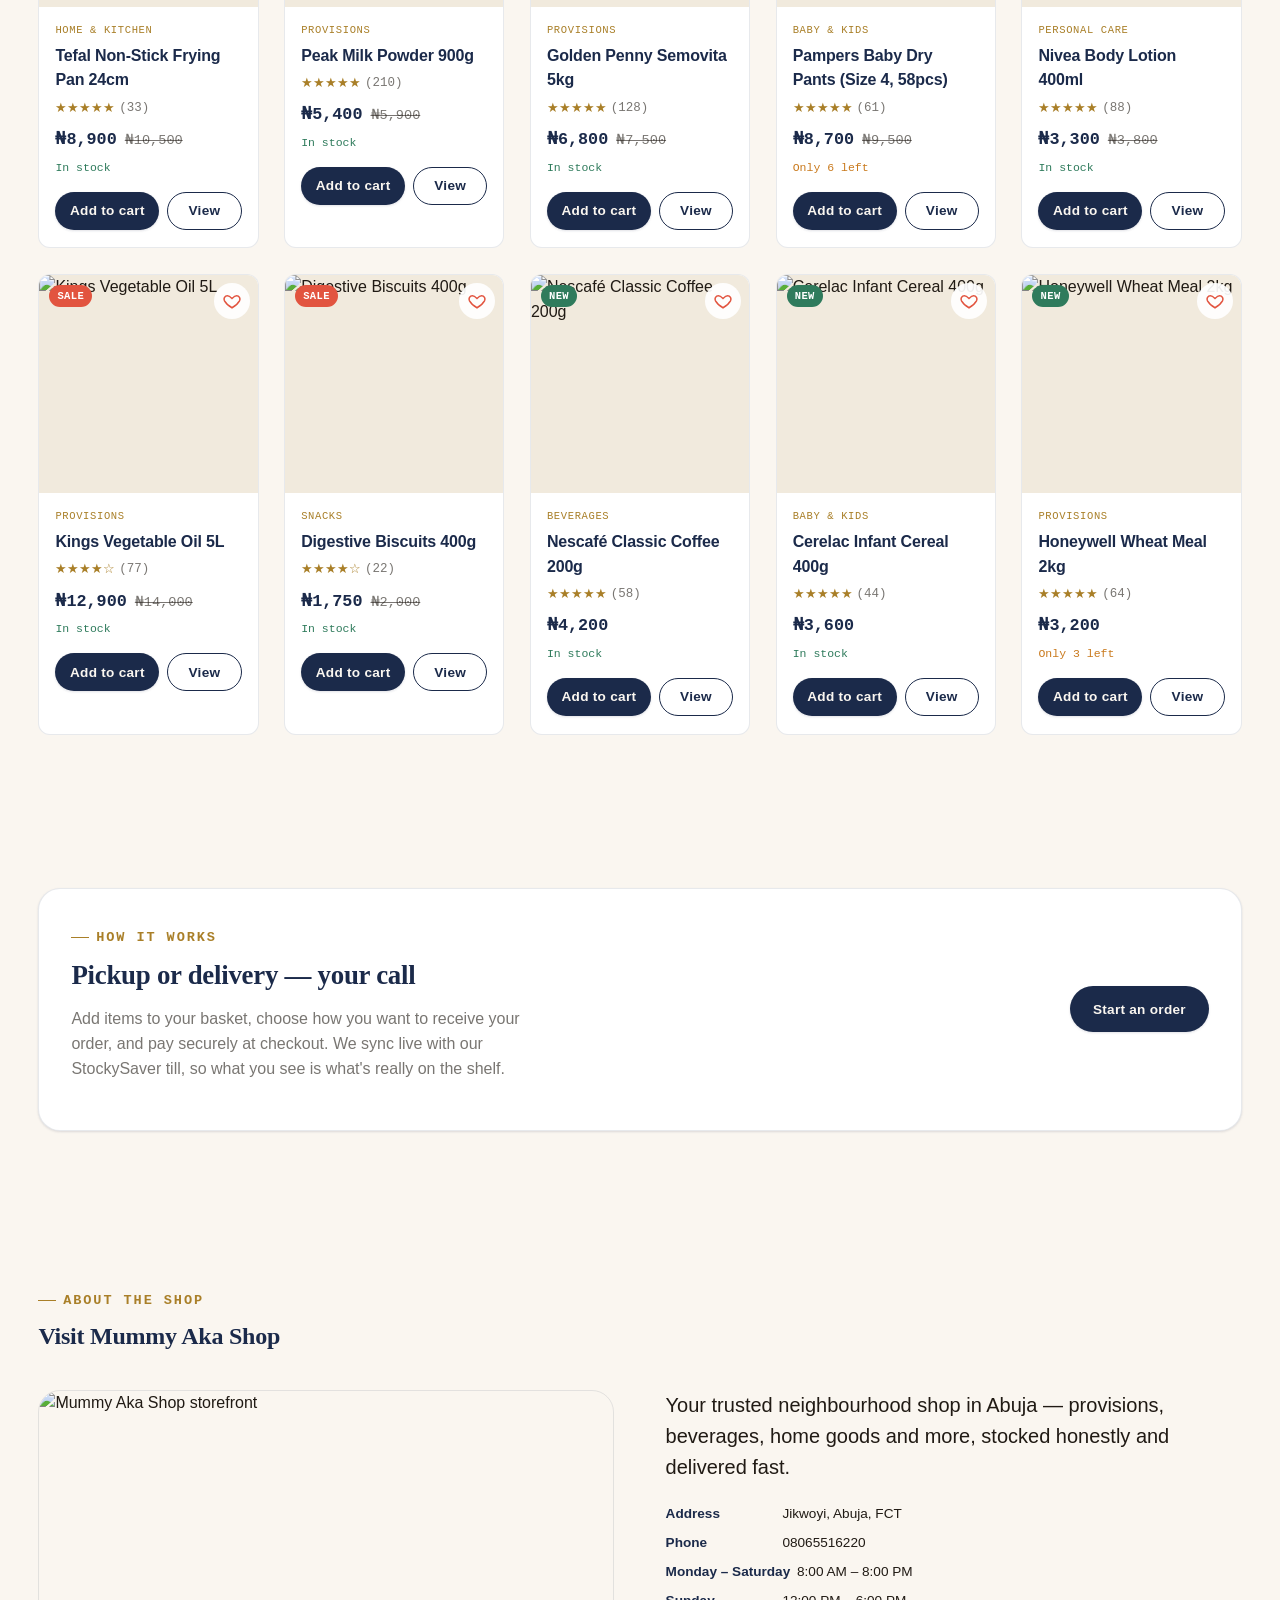
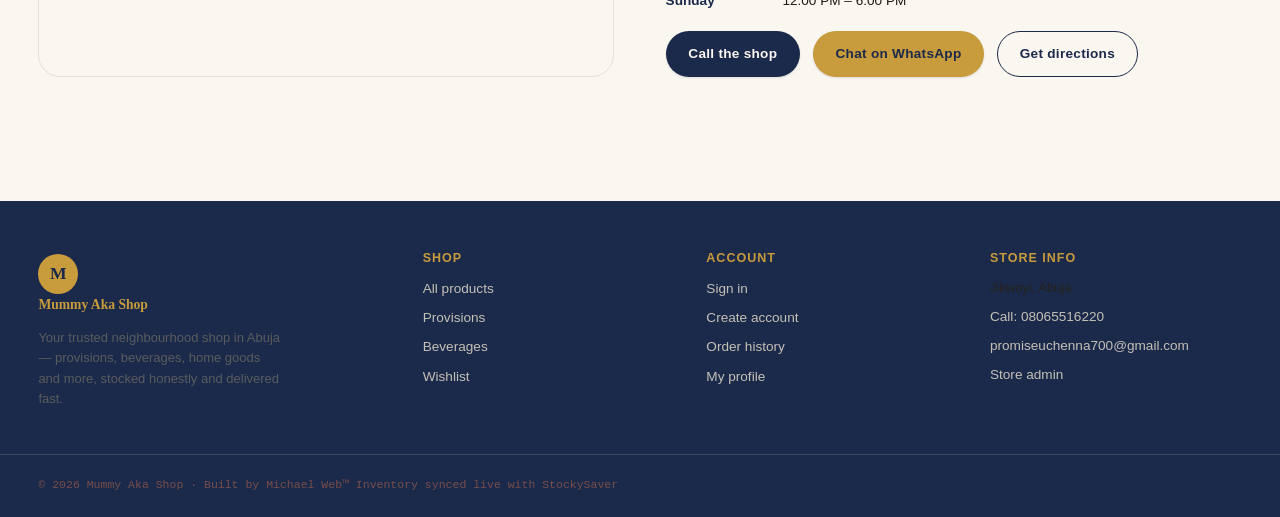
==== commit 94460ef1: "Add files via upload" ====
--- a/index.html
+++ b/index.html
@@ -130,13 +130,13 @@
 
 <!-- ============================= FOOTER ============================= -->
 <footer class="site-footer">
-  <div class="wrap footer-grid">
+  <div class="wrap footer-grid" >
     <div>
       <a href="#/" class="brand" style="color:var(--gold);margin-bottom:.6rem;">
         <span class="brand-mark" style="background:var(--gold);color:var(--ink);">M</span>
         <span>Mummy Aka Shop</span>
       </a>
-      <p style="color:#EFE6D2AA;max-width:34ch;font-size:13px;">Your trusted neighbourhood shop in Abuja — provisions, beverages, home goods and more, stocked honestly and delivered fast.</p>
+      <p style="color:#7a7467aa;max-width:34ch;font-size:13px;">Your trusted neighbourhood shop in Abuja — provisions, beverages, home goods and more, stocked honestly and delivered fast.</p>
     </div>
     <div>
       <h4>Shop</h4>
@@ -154,13 +154,13 @@
     </div>
     <div>
       <h4>Store info</h4>
-      <span id="footer-address" style="display:block;color:#EFE6D2CC;font-size:13px;padding:.3em 0;"></span>
+      <span id="footer-address" style="display:block;color:#282111cc;font-size:13px;padding:.3em 0;"></span>
       <a href="tel:+2348000000000" id="footer-phone">Call: 0800 000 0000</a>
       <a href="mailto:hello@mummyakashop.com" id="footer-email">hello@mummyakashop.com</a>
       <a href="#/admin">Store admin</a>
     </div>
   </div>
-  <div class="wrap footer-bottom">
+  <div class="wrap footer-bottom"  style="display:block;color:#8e564ccc;">
     <span>© 2026 Mummy Aka Shop · Built by Michael Web™</span>
     <span>Inventory synced live with StockySaver</span>
   </div>
--- a/style.css
+++ b/style.css
@@ -420,6 +420,7 @@
 .table-scroll { overflow-x: auto; }
 .status-pill { font-family: var(--font-mono); font-size: 11px; font-weight: 700; padding: 3px 9px; border-radius: 999px; text-transform: uppercase; }
 .status-pill.pending { background: var(--amber-100); color: var(--amber); }
+.status-pill.preparing { background: var(--gold-100); color: var(--gold-600); }
 .status-pill.confirmed, .status-pill.paid { background: var(--sage-100); color: var(--sage); }
 .status-pill.delivered { background: var(--ink-100); color: var(--ink); }
 .status-pill.cancelled { background: #FBE1DC; color: var(--coral); }
@@ -434,7 +435,7 @@
 .admin-tag { font-family: var(--font-mono); font-size: 10px; text-transform: uppercase; background: var(--gold-100); color: var(--gold-600); padding: 2px 8px; border-radius: 999px; font-weight: 800; margin-left: 0.5em; }
 
 /* ---------- Footer ---------------------------------------------------------------- */
-.site-footer { background: var(--ink); color: #EFE6D2; margin-top: 3rem; padding-block: 3rem 1.5rem; }
+.site-footer { background: var(--ink); color: black; margin-top: 3rem; padding-block: 3rem 1.5rem; }
 .footer-grid { display: grid; grid-template-columns: 1.4fr 1fr 1fr 1fr; gap: 2rem; }
 .footer-grid h4 { color: var(--gold); font-family: var(--font-body); font-size: 12.5px; text-transform: uppercase; letter-spacing: 0.08em; }
 .footer-grid a { color: #EFE6D2CC; display: block; padding: 0.3em 0; font-size: var(--step--1); }
